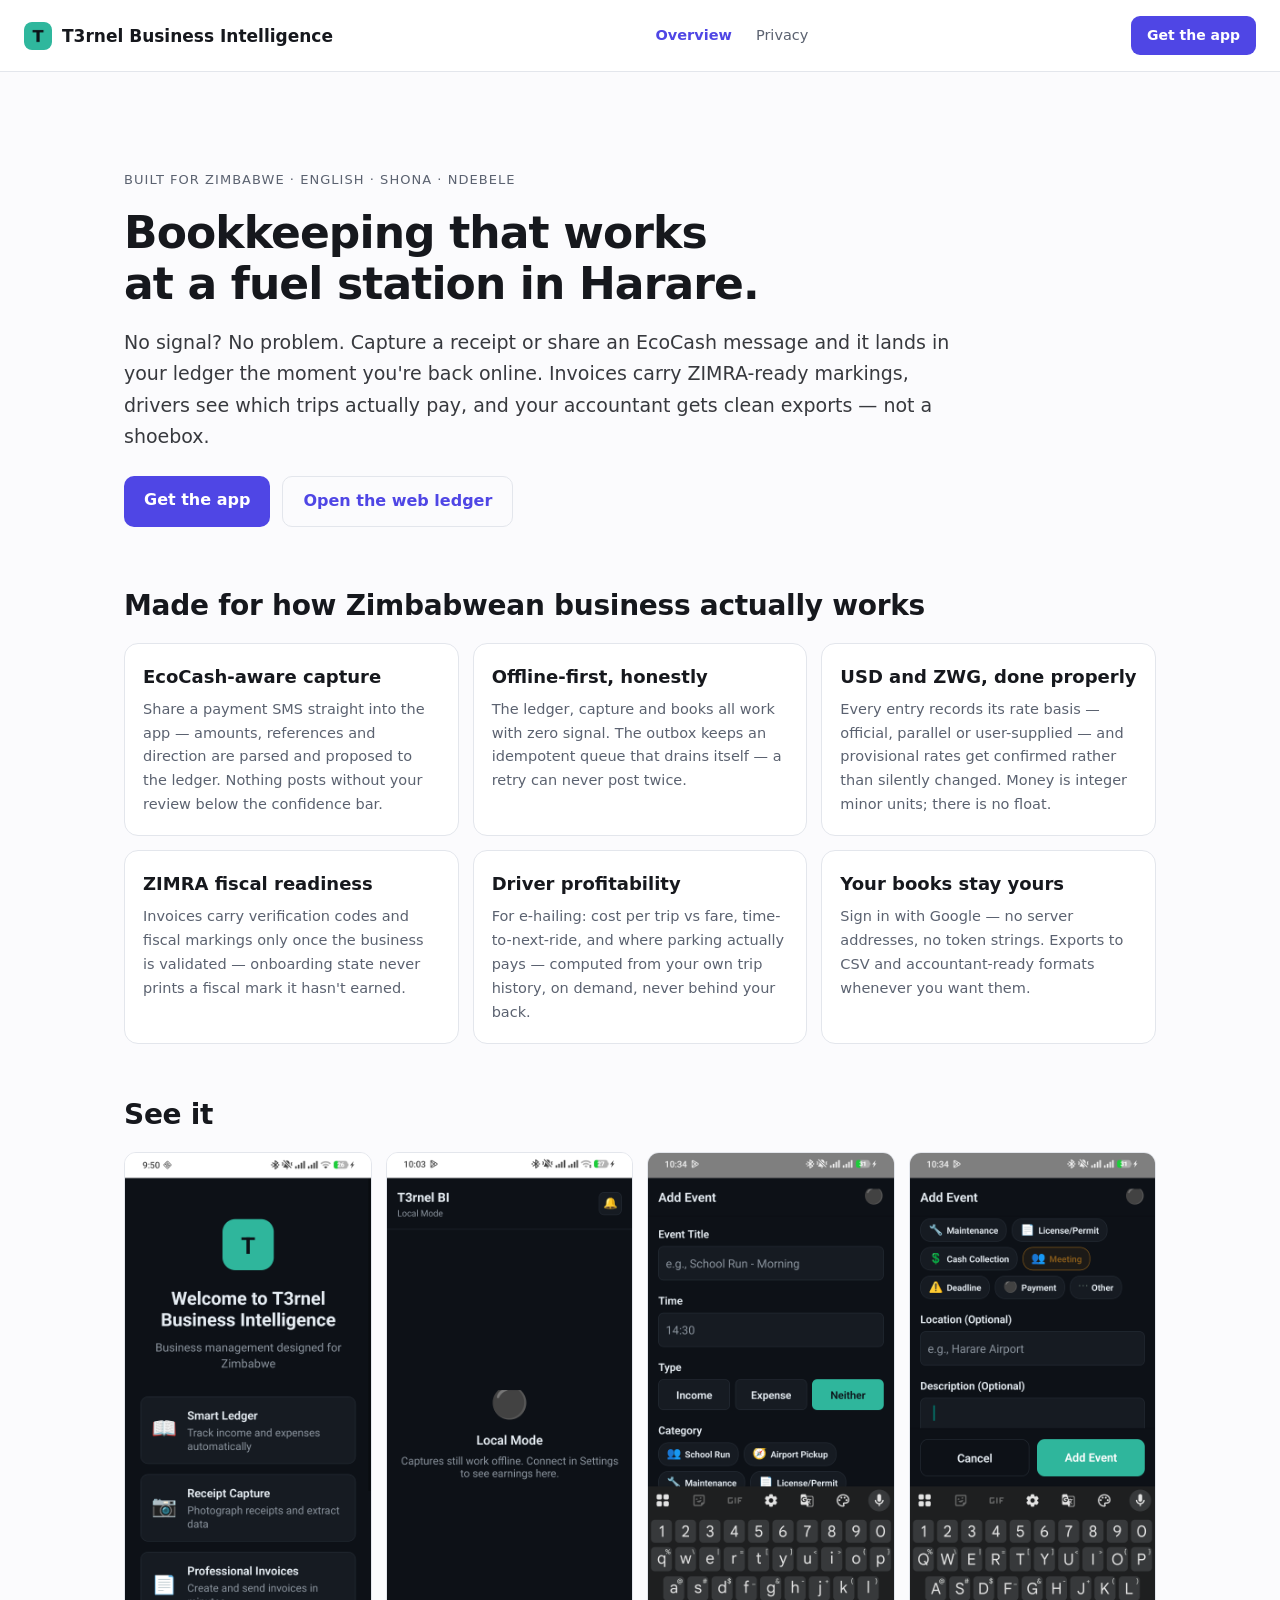
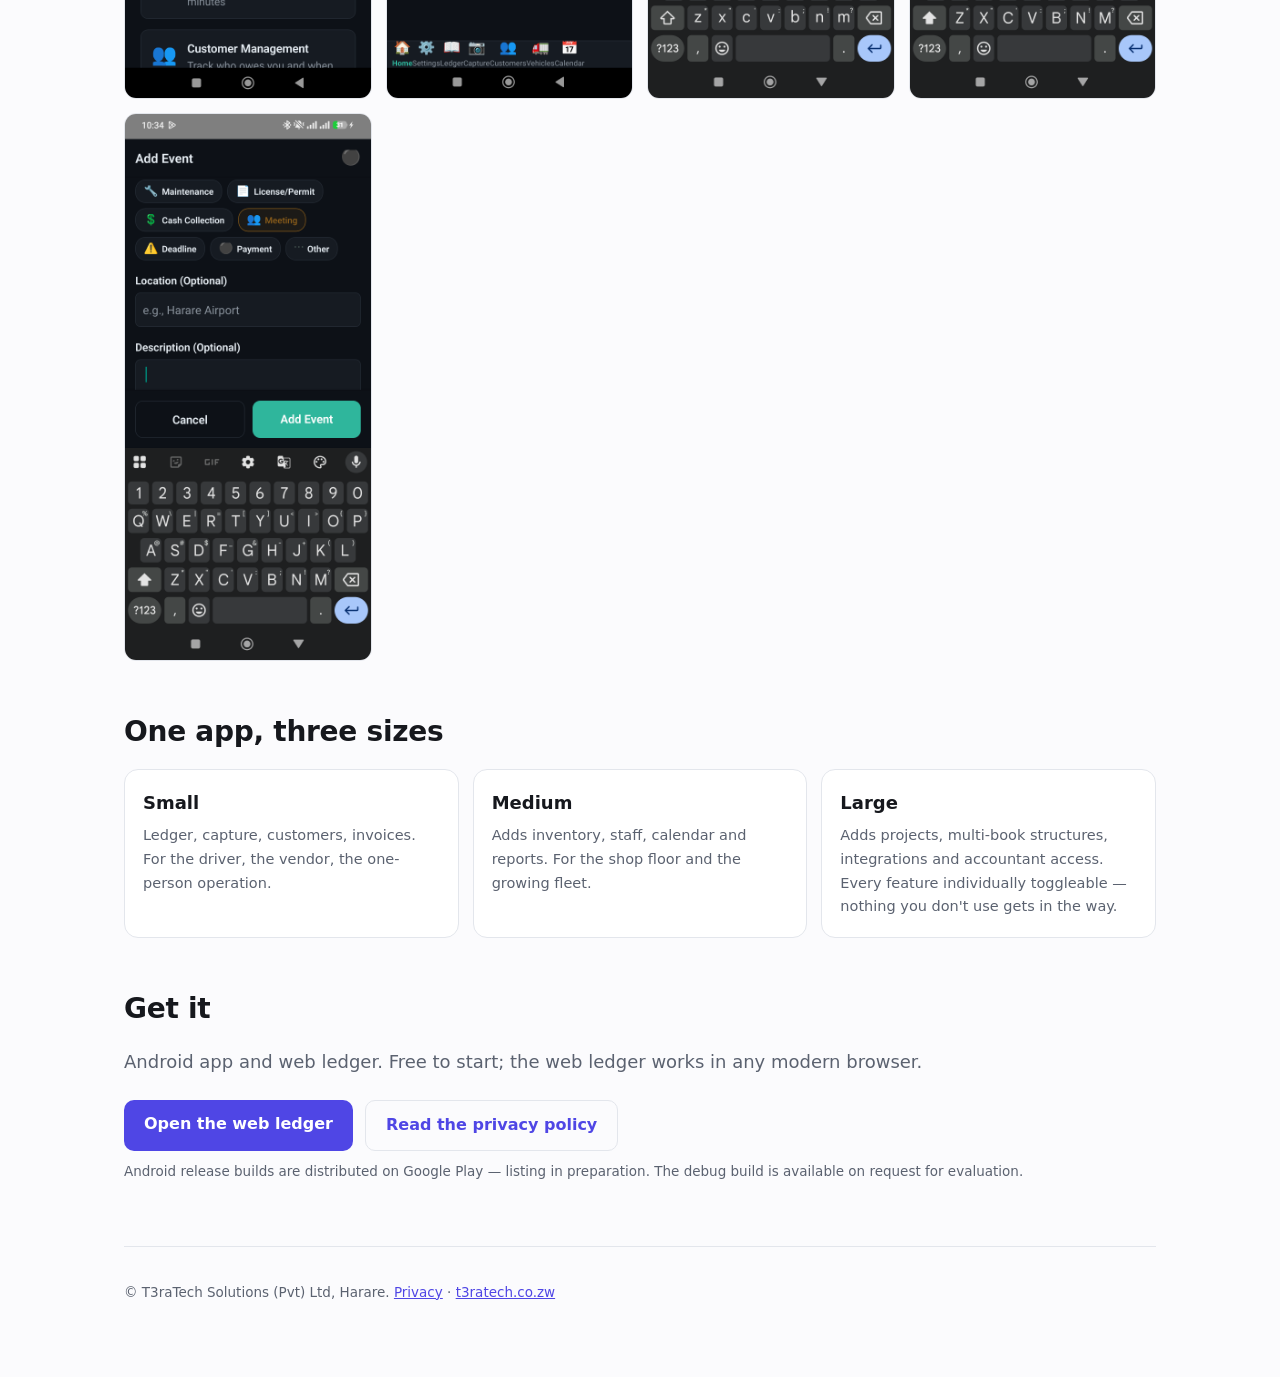
==== index.html @ 48e3566a "seo: sitemap, robots.txt, GA4 tag on both pages" ====
<!doctype html>
<html lang="en">
<head>
<meta charset="utf-8">
<meta name="viewport" content="width=device-width, initial-scale=1">
<title>T3rnel Business Intelligence — bookkeeping that works at a fuel station in Harare</title>
<meta name="description" content="Offline-first ledger, EcoCash-aware capture, ZIMRA fiscal-ready invoices and driver profitability analytics for Zimbabwean SMEs. English, Shona and Ndebele. Works with no signal.">
<meta name="keywords" content="Zimbabwe accounting, EcoCash bookkeeping, ZIMRA fiscal, SME ledger, driver profit tracker, offline accounting app, Shona accounting">
<link rel="canonical" href="https://bi.t3ratech.co.zw/">
<link rel="alternate" hreflang="en" href="https://bi.t3ratech.co.zw/">
<link rel="alternate" hreflang="x-default" href="https://bi.t3ratech.co.zw/">
<meta property="og:type" content="website">
<meta property="og:site_name" content="T3rnel Business Intelligence">
<meta property="og:title" content="T3rnel Business Intelligence — bookkeeping that works at a fuel station in Harare">
<meta property="og:description" content="Offline-first ledger, EcoCash-aware capture, ZIMRA fiscal-ready invoices and driver analytics. English, Shona and Ndebele. Works with no signal.">
<meta property="og:url" content="https://bi.t3ratech.co.zw/">
<meta property="og:image" content="https://bi.t3ratech.co.zw/assets/screens/feature-graphic-1024x500.png">
<meta name="twitter:card" content="summary_large_image">
<link rel="stylesheet" href="assets/style.css">
<link rel="icon" href="assets/screens/icon-512.png">
<script type="application/ld+json">{"@context":"https://schema.org","@type":"SoftwareApplication","name":"T3rnel Business Intelligence","applicationCategory":"BusinessApplication","operatingSystem":"Android, Web","description":"Offline-first business ledger for Zimbabwean SMEs with EcoCash SMS capture, ZIMRA fiscal-ready invoicing and driver profitability analytics.","url":"https://bi.t3ratech.co.zw","offers":{"@type":"Offer","name":"Free tier","price":"0","priceCurrency":"USD"},"publisher":{"@type":"Organization","name":"T3raTech Solutions (Pvt) Ltd","url":"https://t3ratech.co.zw"}}</script>
<script async src="https://www.googletagmanager.com/gtag/js?id=G-NBFP6LVCZTE"></script>
<script>window.dataLayer=window.dataLayer||[];function gtag(){dataLayer.push(arguments);}gtag("js",new Date());gtag("config","G-NBFP6LVCZTE",{anonymize_ip:true});</script>
</head>
<body>
<a class="skip" href="#main">Skip to content</a>
<header class="site">
  <a class="brand" href="index.html"><img src="assets/screens/icon-512.png" alt="" width="28" height="28" style="border-radius:8px"> T3rnel Business Intelligence</a>
  <nav aria-label="Primary">
    <a href="index.html" aria-current="page">Overview</a>
    <a href="privacy.html">Privacy</a>
  </nav>
  <a class="store-cta" href="#get">Get the app</a>
</header>
<main id="main">

<section class="hero">
  <p class="eyebrow">Built for Zimbabwe · English · Shona · Ndebele</p>
  <h1>Bookkeeping that works<br>at a fuel station in Harare.</h1>
  <p class="lead">No signal? No problem. Capture a receipt or share an EcoCash message and it lands in your ledger the moment you're back online. Invoices carry ZIMRA-ready markings, drivers see which trips actually pay, and your accountant gets clean exports — not a shoebox.</p>
  <div class="cta">
    <a class="button" href="#get">Get the app</a>
    <a class="button ghost" href="https://t3rnel-business-intelligence-production.t3ratech.workers.dev/">Open the web ledger</a>
  </div>
</section>

<section>
  <h2>Made for how Zimbabwean business actually works</h2>
  <div class="grid">
    <div class="tile"><h3>EcoCash-aware capture</h3><p>Share a payment SMS straight into the app — amounts, references and direction are parsed and proposed to the ledger. Nothing posts without your review below the confidence bar.</p></div>
    <div class="tile"><h3>Offline-first, honestly</h3><p>The ledger, capture and books all work with zero signal. The outbox keeps an idempotent queue that drains itself — a retry can never post twice.</p></div>
    <div class="tile"><h3>USD and ZWG, done properly</h3><p>Every entry records its rate basis — official, parallel or user-supplied — and provisional rates get confirmed rather than silently changed. Money is integer minor units; there is no float.</p></div>
    <div class="tile"><h3>ZIMRA fiscal readiness</h3><p>Invoices carry verification codes and fiscal markings only once the business is validated — onboarding state never prints a fiscal mark it hasn't earned.</p></div>
    <div class="tile"><h3>Driver profitability</h3><p>For e-hailing: cost per trip vs fare, time-to-next-ride, and where parking actually pays — computed from your own trip history, on demand, never behind your back.</p></div>
    <div class="tile"><h3>Your books stay yours</h3><p>Sign in with Google — no server addresses, no token strings. Exports to CSV and accountant-ready formats whenever you want them.</p></div>
  </div>
</section>

<section>
  <h2>See it</h2>
  <div class="grid" style="grid-template-columns:repeat(auto-fit,minmax(200px,1fr))">
    <img class="shot" src="assets/screens/ss-onboarding.png" alt="Onboarding — pick your business type" loading="lazy">
    <img class="shot" src="assets/screens/ss-home.png" alt="Home dashboard" loading="lazy">
    <img class="shot" src="assets/screens/ss-ledger.png" alt="Ledger with pending and synced entries" loading="lazy">
    <img class="shot" src="assets/screens/ss-capture.png" alt="Capture a receipt or SMS" loading="lazy">
    <img class="shot" src="assets/screens/ss-customers.png" alt="Customers" loading="lazy">
  </div>
</section>

<section>
  <h2>One app, three sizes</h2>
  <div class="grid">
    <div class="tile"><h3>Small</h3><p>Ledger, capture, customers, invoices. For the driver, the vendor, the one-person operation.</p></div>
    <div class="tile"><h3>Medium</h3><p>Adds inventory, staff, calendar and reports. For the shop floor and the growing fleet.</p></div>
    <div class="tile"><h3>Large</h3><p>Adds projects, multi-book structures, integrations and accountant access. Every feature individually toggleable — nothing you don't use gets in the way.</p></div>
  </div>
</section>

<section id="get">
  <h2>Get it</h2>
  <p class="lead">Android app and web ledger. Free to start; the web ledger works in any modern browser.</p>
  <div class="cta">
    <a class="button" href="https://t3rnel-business-intelligence-production.t3ratech.workers.dev/">Open the web ledger</a>
    <a class="button ghost" href="privacy.html">Read the privacy policy</a>
  </div>
  <p class="fine">Android release builds are distributed on Google Play — listing in preparation. The debug build is available on request for evaluation.</p>
</section>

<footer class="site-footer">
  <p class="fine">© T3raTech Solutions (Pvt) Ltd, Harare. <a href="privacy.html">Privacy</a> · <a href="https://t3ratech.co.zw">t3ratech.co.zw</a></p>
</footer>
</main>
</body>
</html>
---- assets/style.css ----
:root{
  --bg:#fbfbfd; --panel:#fff; --ink:#16181d; --muted:#5b6270; --line:#e3e6ec;
  --accent:#4f46e5; --accent-ink:#fff; --good:#0f7b4f; --code:#f4f5f8;
}
@media (prefers-color-scheme:dark){
  :root{ --bg:#0d0f14; --panel:#14171e; --ink:#eceef3; --muted:#9aa3b2; --line:#242833;
         --accent:#8b85ff; --accent-ink:#0d0f14; --good:#4ade80; --code:#1a1e27; }
}
*{box-sizing:border-box}
body{margin:0;background:var(--bg);color:var(--ink);
  font:16px/1.65 ui-sans-serif,system-ui,-apple-system,"Segoe UI",Roboto,Helvetica,Arial,sans-serif;
  -webkit-font-smoothing:antialiased}
.skip{position:absolute;left:-9999px}
.skip:focus{left:8px;top:8px;background:var(--accent);color:var(--accent-ink);padding:8px 12px;border-radius:8px;z-index:10}
header.site{display:flex;flex-wrap:wrap;gap:12px 18px;align-items:center;justify-content:space-between;
  padding:16px 24px;border-bottom:1px solid var(--line);background:var(--panel);position:sticky;top:0;z-index:5}
.brand{display:flex;align-items:center;gap:10px;font-weight:650;color:var(--ink);text-decoration:none;font-size:17px}
.store-cta{display:inline-block;background:var(--accent);color:var(--accent-ink);text-decoration:none;
  padding:8px 16px;border-radius:9px;font-weight:600;font-size:14px;white-space:nowrap}
.store-cta:hover{filter:brightness(1.08)}
select.store-cta{cursor:pointer;appearance:none;-webkit-appearance:none;background-image:url("data:image/svg+xml,%3Csvg xmlns='http://www.w3.org/2000/svg' width='12' height='12' viewBox='0 0 12 12'%3E%3Cpath fill='%23fff' d='M1 4h10L6 9 1 4z'/%3E%3C/svg%3E");background-repeat:no-repeat;background-position:right 12px center;padding-right:34px;border:none}
select.store-cta option{background:var(--panel);color:var(--ink)}
.mark{display:grid;place-items:center;width:28px;height:28px;border-radius:8px;background:var(--accent);color:var(--accent-ink);font-size:13px;font-weight:700}
header nav{display:flex;flex-wrap:wrap;gap:4px}
header nav a{color:var(--muted);text-decoration:none;padding:6px 10px;border-radius:8px;font-size:14.5px}
header nav a:hover{background:var(--code);color:var(--ink)}
header nav a[aria-current=page]{color:var(--accent);font-weight:600}
main{max-width:1080px;margin:0 auto;padding:8px 24px 64px}
section{margin:48px 0}
h1{font-size:clamp(28px,4.5vw,44px);line-height:1.15;letter-spacing:-.02em;margin:.4em 0}
h2{font-size:clamp(21px,2.6vw,28px);letter-spacing:-.01em;margin:1.6em 0 .5em}
h3{font-size:18px;margin:1.4em 0 .4em}
p{margin:.7em 0}
a{color:var(--accent)}
.lead{font-size:18px;color:var(--muted);max-width:70ch}
.fine{font-size:13.5px;color:var(--muted)}
.muted{color:var(--muted);font-size:13px;white-space:nowrap}
.eyebrow{font-size:13px;letter-spacing:.08em;text-transform:uppercase;color:var(--muted);margin-bottom:0}
.hero{padding:32px 0 8px}
.hero .lead{font-size:19px;color:var(--ink);opacity:.85}
.cta{display:flex;gap:12px;flex-wrap:wrap;margin-top:24px}
.button{display:inline-block;background:var(--accent);color:var(--accent-ink);text-decoration:none;
  padding:11px 20px;border-radius:10px;font-weight:600}
.button.ghost{background:transparent;color:var(--accent);border:1px solid var(--line)}
.cols{display:grid;gap:24px;grid-template-columns:repeat(auto-fit,minmax(260px,1fr))}
.grid{display:grid;gap:14px;grid-template-columns:repeat(auto-fit,minmax(260px,1fr))}
.tile{display:block;background:var(--panel);border:1px solid var(--line);border-radius:14px;padding:18px;text-decoration:none;color:var(--ink)}
.tile:hover{border-color:var(--accent)}
.tile h3{margin:0 0 6px}
.tile p{margin:0;color:var(--muted);font-size:14.5px}
.feature{background:var(--panel);border:1px solid var(--line);border-radius:14px;padding:22px 24px;margin:20px 0}
.feature ul{padding-left:20px}
.feature li{margin:.45em 0}
.tools{margin-top:14px;padding-top:12px;border-top:1px solid var(--line);font-size:13px;color:var(--muted)}
.tools span{text-transform:uppercase;letter-spacing:.07em;margin-right:8px}
code{background:var(--code);padding:1px 6px;border-radius:6px;font-size:.88em;
  font-family:ui-monospace,SFMono-Regular,Menlo,Consolas,monospace}
pre{background:var(--code);border:1px solid var(--line);border-radius:12px;padding:16px;overflow-x:auto}
pre code{background:none;padding:0}
table{width:100%;border-collapse:collapse;margin:14px 0;font-size:14.5px}
th,td{text-align:left;padding:9px 12px;border-bottom:1px solid var(--line);vertical-align:top}
thead th{font-size:13px;text-transform:uppercase;letter-spacing:.05em;color:var(--muted)}
tbody th{font-weight:550}
.scroll{overflow-x:auto;-webkit-overflow-scrolling:touch}
.compare{min-width:760px}
.compare .us{background:color-mix(in srgb,var(--accent) 9%,transparent);font-weight:600}
.keys kbd{background:var(--code);border:1px solid var(--line);border-bottom-width:2px;border-radius:6px;
  padding:2px 8px;font-family:ui-monospace,monospace;font-size:13px;white-space:nowrap}
.callout{background:var(--panel);border:1px solid var(--line);border-left:3px solid var(--accent);
  border-radius:12px;padding:20px 24px}
.callout h2,.callout h3{margin-top:0}
.toolgrid{display:flex;flex-wrap:wrap;gap:7px;margin:16px 0}
.toolgrid code{font-size:12.5px;padding:4px 9px}
.tiers{display:grid;gap:18px;grid-template-columns:repeat(auto-fit,minmax(280px,1fr));margin-top:24px}
.tier{background:var(--panel);border:1px solid var(--line);border-radius:16px;padding:24px}
.tier.featured{border-color:var(--accent);box-shadow:0 0 0 1px var(--accent)}
.tier h2{margin-top:0}
.price{font-size:32px;font-weight:700;margin:.2em 0}
.price span{font-size:15px;font-weight:400;color:var(--muted)}
.tier ul{padding-left:20px}
.tier li{margin:.35em 0}
.release{background:var(--panel);border:1px solid var(--line);border-radius:14px;padding:22px 24px}
.release h2{margin-top:0}
/* The newest release carries a small "current" tag, so a reader can tell at a glance
   which version they are running rather than inferring it from the dates. */
.release h2 .tag{display:inline-block;margin-left:8px;padding:2px 9px;border-radius:999px;
  background:var(--accent);color:var(--accent-ink);font-size:11px;font-weight:600;
  letter-spacing:.04em;text-transform:uppercase;vertical-align:middle}
.date{font-size:14px;font-weight:400;color:var(--muted);margin-left:10px}
footer.site{border-top:1px solid var(--line);padding:28px 24px 48px;color:var(--muted);
  max-width:1080px;margin:0 auto;font-size:14px}
footer.site a{color:var(--muted)}
@media (max-width:620px){ header.site{position:static} .compare{min-width:640px} }
/* BI additions */
img.shot{width:100%;border:1px solid var(--line);border-radius:12px;display:block}
.site-footer{margin-top:64px;padding-top:24px;border-top:1px solid var(--line)}
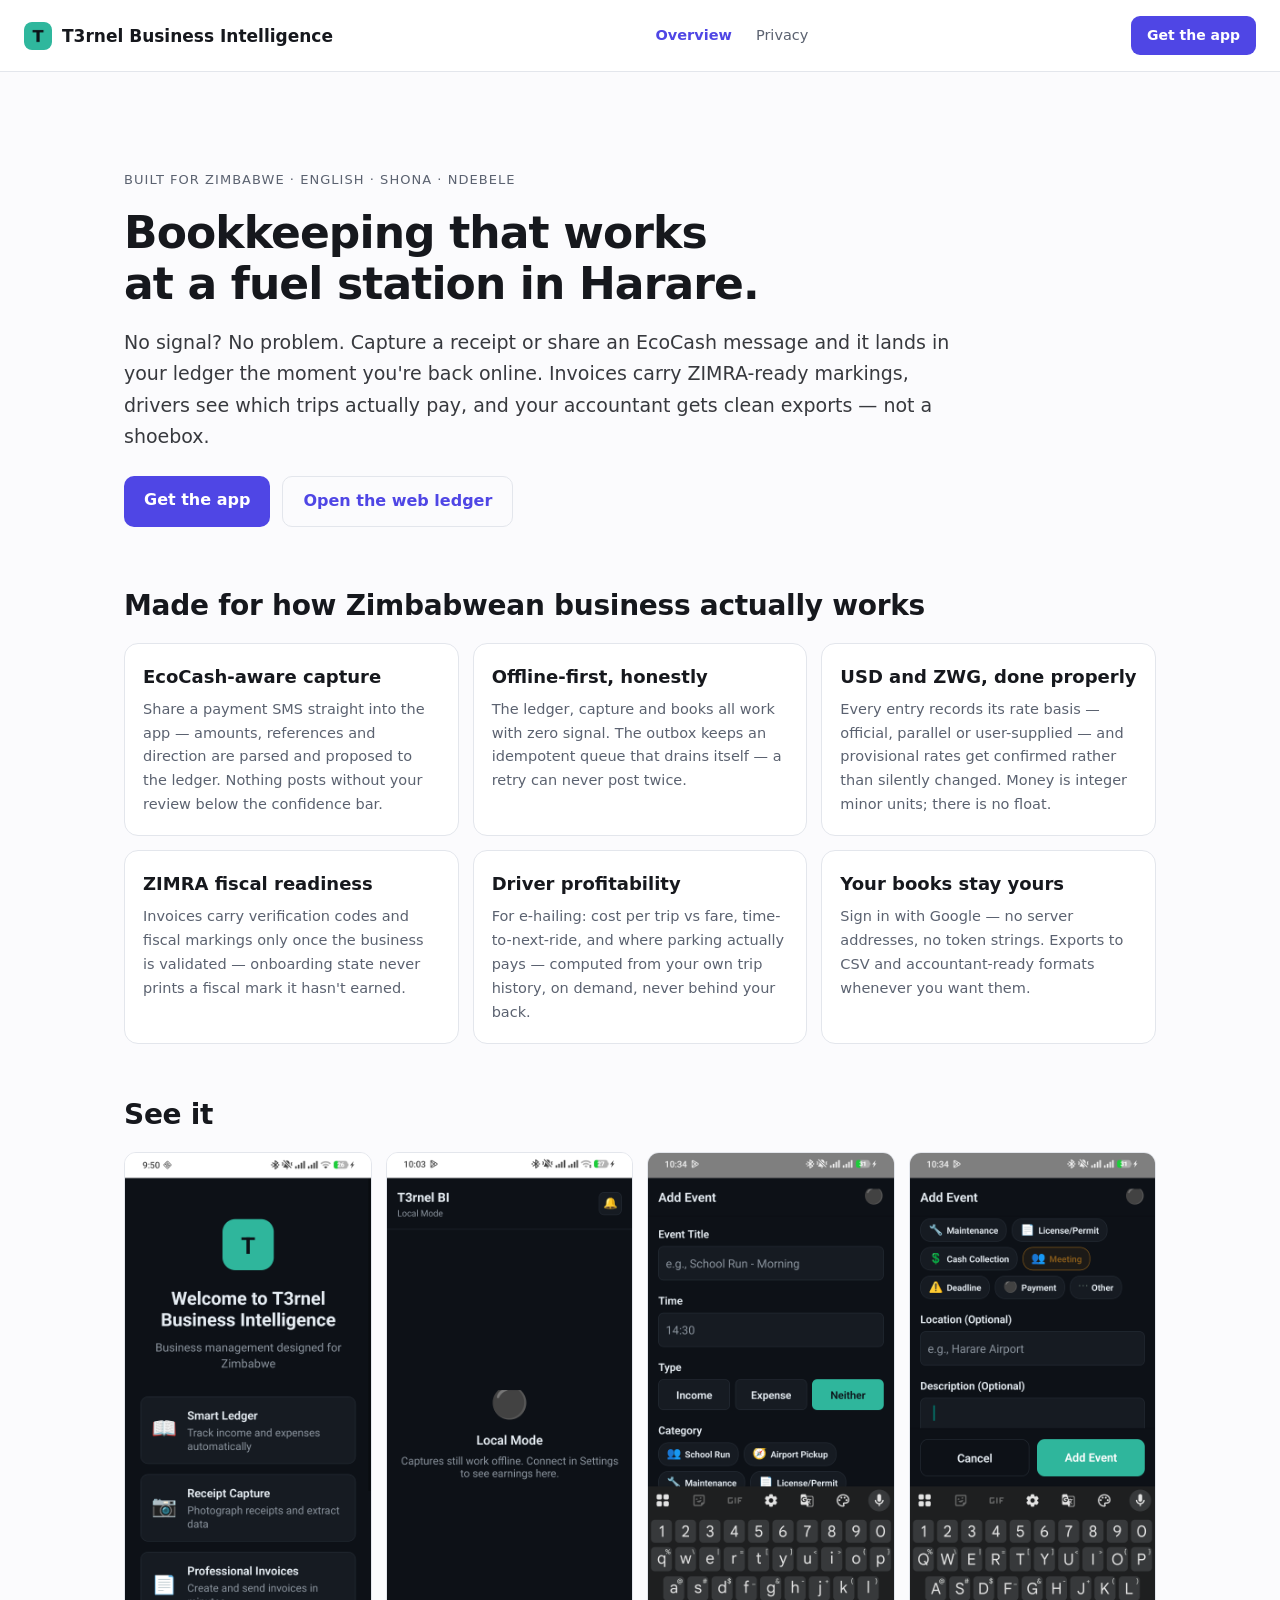
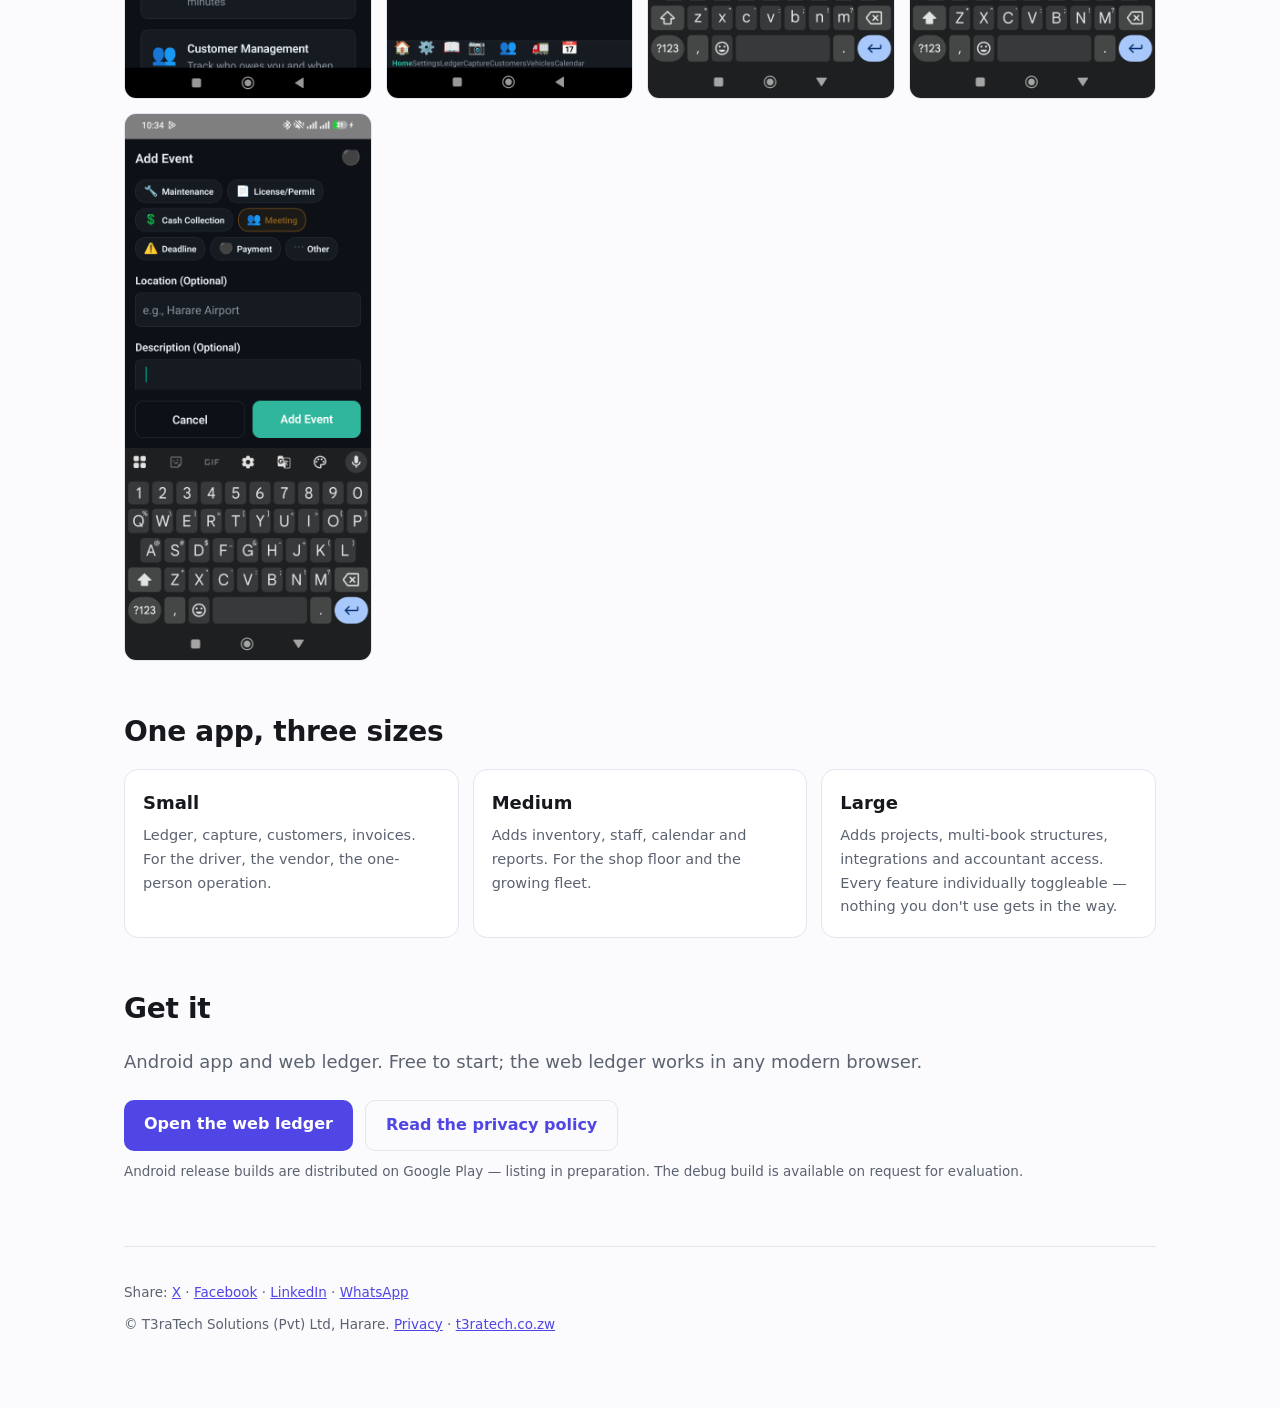
==== commit fc3f5e2d: "SEO: og/twitter tags on privacy page, share links on both pages" ====
--- a/index.html
+++ b/index.html
@@ -87,6 +87,7 @@
 </section>
 
 <footer class="site-footer">
+  <p class="fine share">Share: <a href="https://x.com/intent/post?url=https%3A%2F%2Fbi.t3ratech.co.zw%2F&text=T3rnel%20Business%20Intelligence%20%E2%80%94%20bookkeeping%20that%20works%20at%20a%20fuel%20station%20in%20Harare" rel="noopener">X</a> · <a href="https://www.facebook.com/sharer/sharer.php?u=https%3A%2F%2Fbi.t3ratech.co.zw%2F" rel="noopener">Facebook</a> · <a href="https://www.linkedin.com/sharing/share-offsite/?url=https%3A%2F%2Fbi.t3ratech.co.zw%2F" rel="noopener">LinkedIn</a> · <a href="https://wa.me/?text=T3rnel%20Business%20Intelligence%20%E2%80%94%20bookkeeping%20that%20works%20at%20a%20fuel%20station%20in%20Harare%20https%3A%2F%2Fbi.t3ratech.co.zw%2F" rel="noopener">WhatsApp</a></p>
   <p class="fine">© T3raTech Solutions (Pvt) Ltd, Harare. <a href="privacy.html">Privacy</a> · <a href="https://t3ratech.co.zw">t3ratech.co.zw</a></p>
 </footer>
 </main>
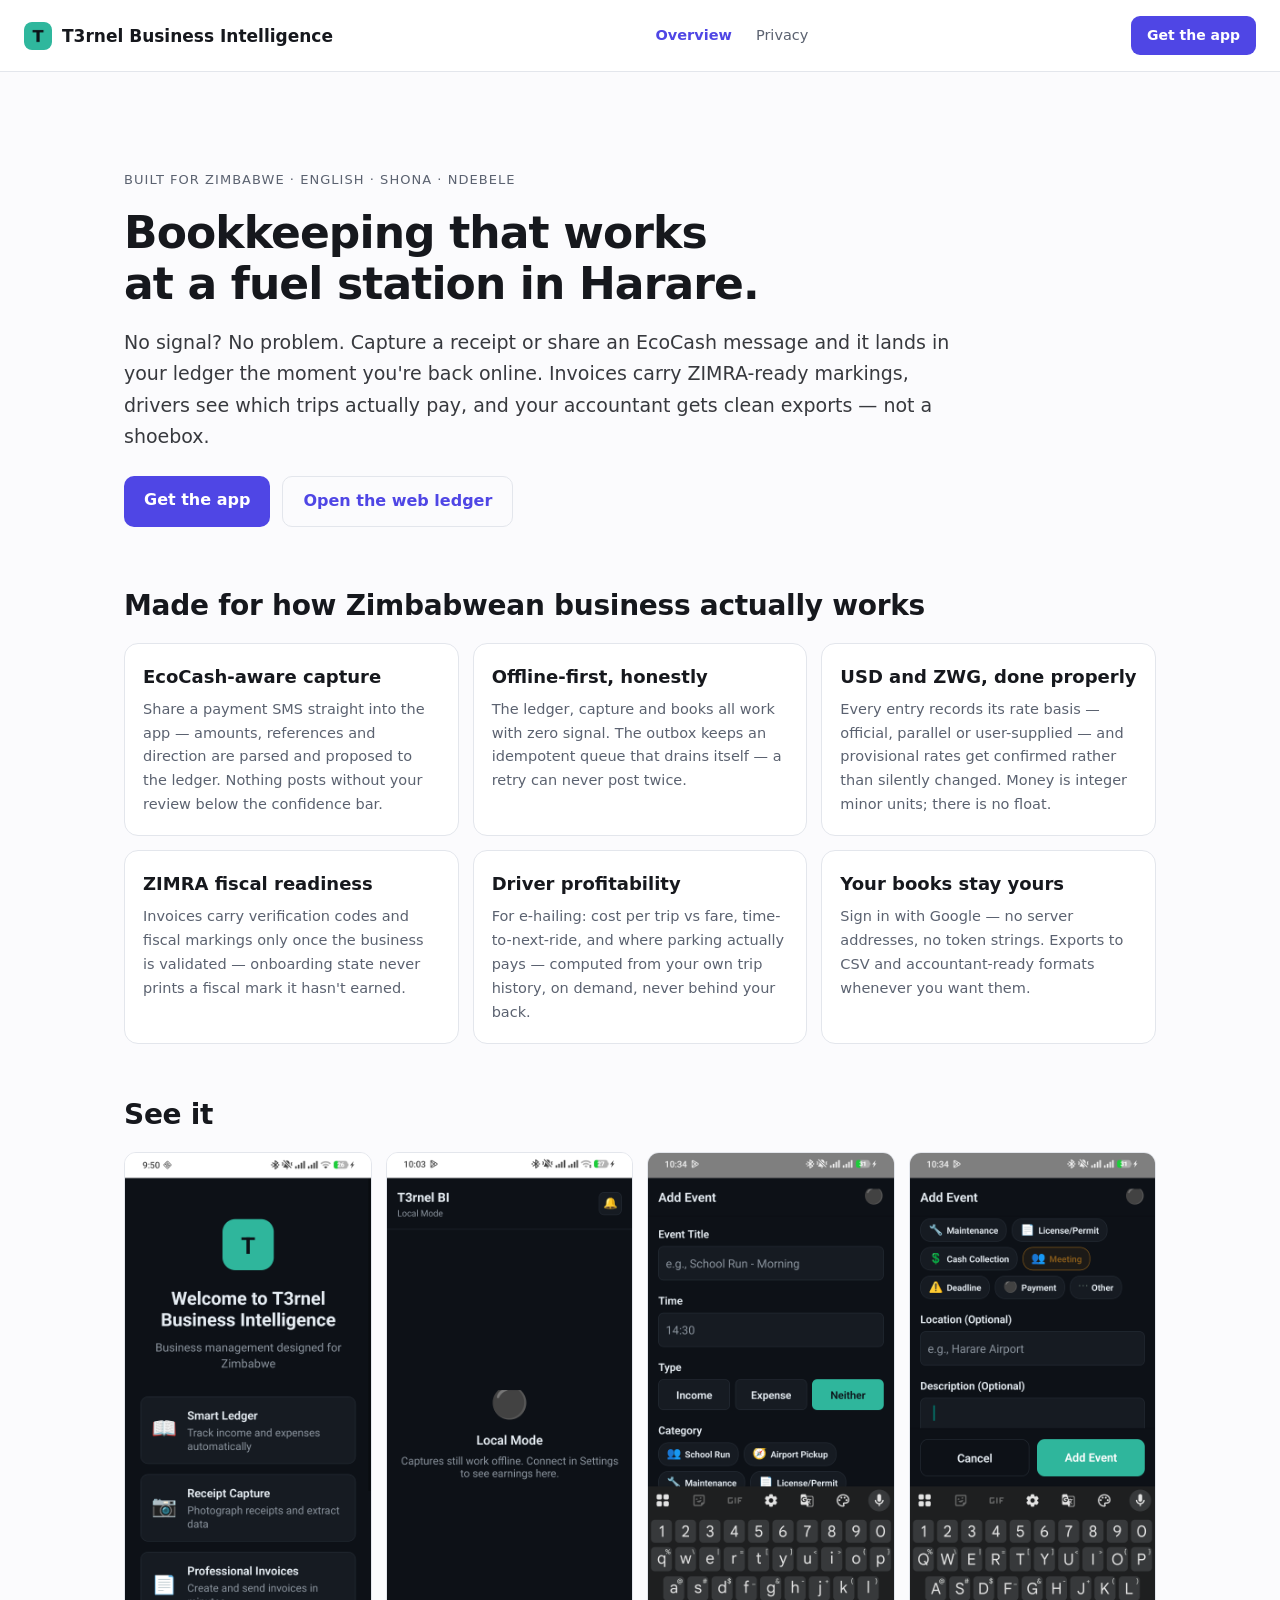
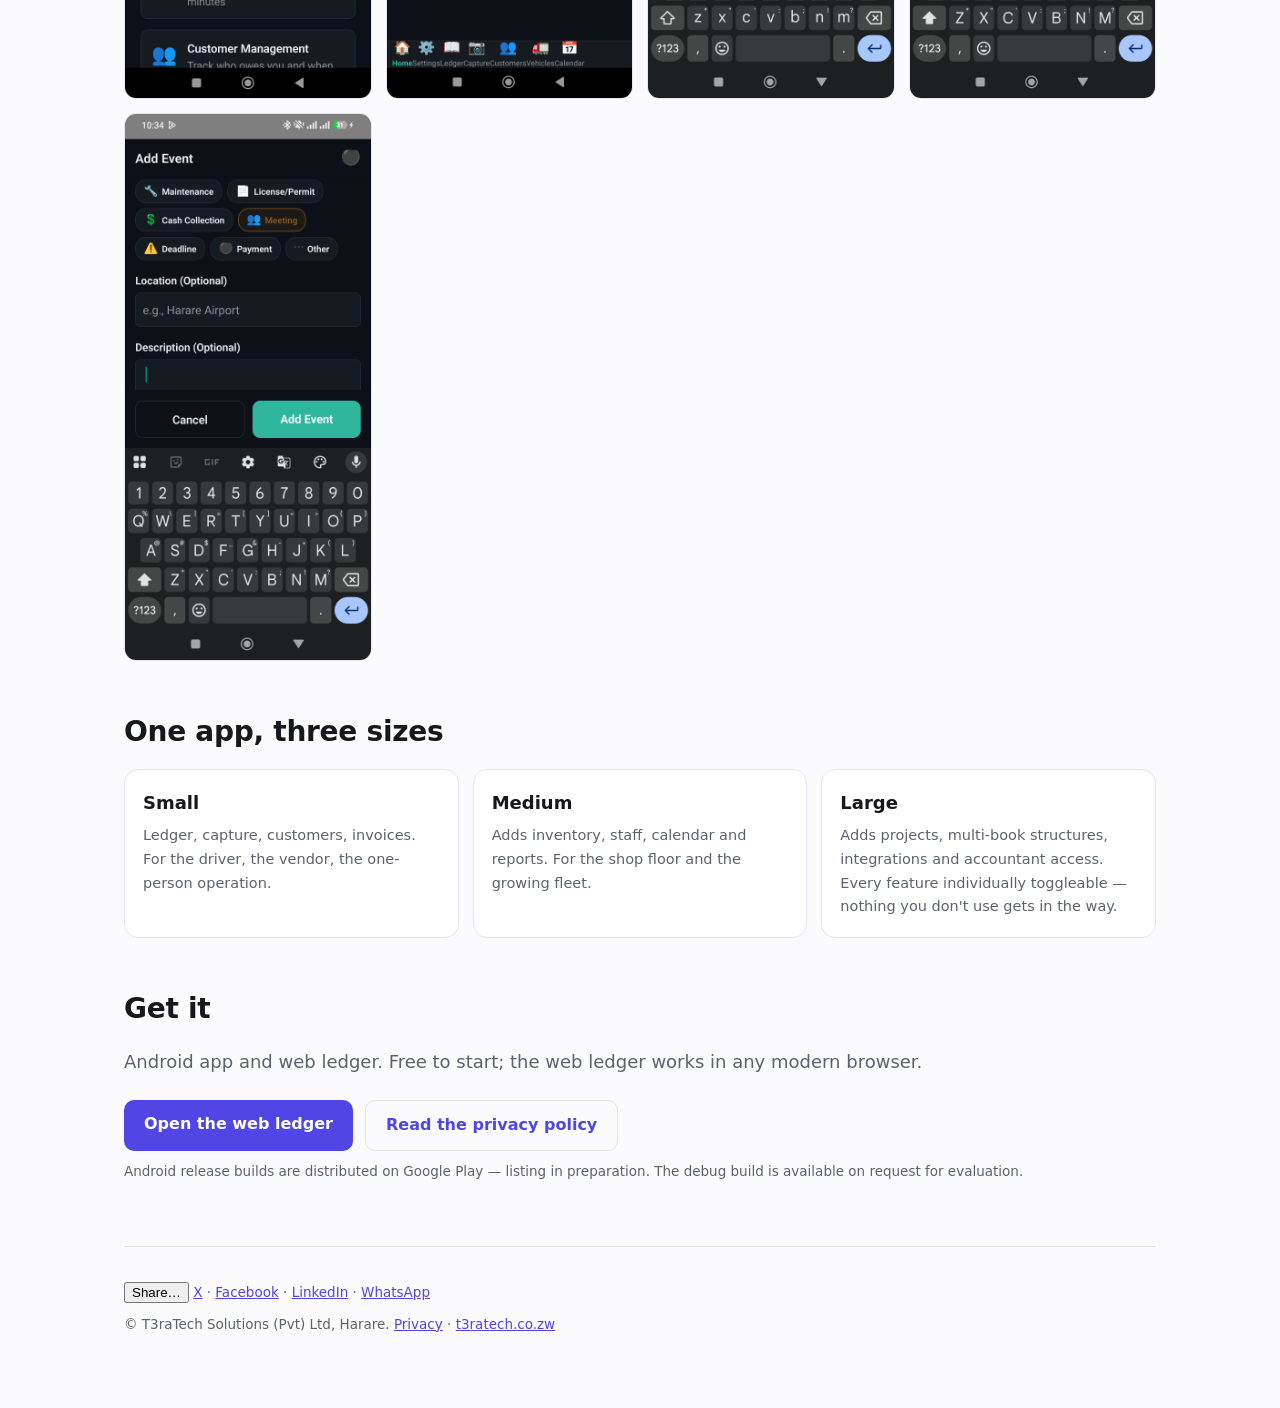
==== commit f5051a12: "Native share button (Web Share API) on both pages" ====
--- a/index.html
+++ b/index.html
@@ -19,8 +19,8 @@
 <link rel="stylesheet" href="assets/style.css">
 <link rel="icon" href="assets/screens/icon-512.png">
 <script type="application/ld+json">{"@context":"https://schema.org","@type":"SoftwareApplication","name":"T3rnel Business Intelligence","applicationCategory":"BusinessApplication","operatingSystem":"Android, Web","description":"Offline-first business ledger for Zimbabwean SMEs with EcoCash SMS capture, ZIMRA fiscal-ready invoicing and driver profitability analytics.","url":"https://bi.t3ratech.co.zw","offers":{"@type":"Offer","name":"Free tier","price":"0","priceCurrency":"USD"},"publisher":{"@type":"Organization","name":"T3raTech Solutions (Pvt) Ltd","url":"https://t3ratech.co.zw"}}</script>
-<script async src="https://www.googletagmanager.com/gtag/js?id=G-NBFP6LVCZTE"></script>
-<script>window.dataLayer=window.dataLayer||[];function gtag(){dataLayer.push(arguments);}gtag("js",new Date());gtag("config","G-NBFP6LVCZTE",{anonymize_ip:true});</script>
+<script async src="https://www.googletagmanager.com/gtag/js?id=G-NBFP6LVCZT"></script>
+<script>window.dataLayer=window.dataLayer||[];function gtag(){dataLayer.push(arguments);}gtag("js",new Date());gtag("config","G-NBFP6LVCZT",{anonymize_ip:true});</script>
 </head>
 <body>
 <a class="skip" href="#main">Skip to content</a>
@@ -87,9 +87,10 @@
 </section>
 
 <footer class="site-footer">
-  <p class="fine share">Share: <a href="https://x.com/intent/post?url=https%3A%2F%2Fbi.t3ratech.co.zw%2F&text=T3rnel%20Business%20Intelligence%20%E2%80%94%20bookkeeping%20that%20works%20at%20a%20fuel%20station%20in%20Harare" rel="noopener">X</a> · <a href="https://www.facebook.com/sharer/sharer.php?u=https%3A%2F%2Fbi.t3ratech.co.zw%2F" rel="noopener">Facebook</a> · <a href="https://www.linkedin.com/sharing/share-offsite/?url=https%3A%2F%2Fbi.t3ratech.co.zw%2F" rel="noopener">LinkedIn</a> · <a href="https://wa.me/?text=T3rnel%20Business%20Intelligence%20%E2%80%94%20bookkeeping%20that%20works%20at%20a%20fuel%20station%20in%20Harare%20https%3A%2F%2Fbi.t3ratech.co.zw%2F" rel="noopener">WhatsApp</a></p>
+  <p class="fine share"><button data-share type="button">Share…</button> <a href="https://x.com/intent/post?url=https%3A%2F%2Fbi.t3ratech.co.zw%2F&text=T3rnel%20Business%20Intelligence%20%E2%80%94%20bookkeeping%20that%20works%20at%20a%20fuel%20station%20in%20Harare" rel="noopener">X</a> · <a href="https://www.facebook.com/sharer/sharer.php?u=https%3A%2F%2Fbi.t3ratech.co.zw%2F" rel="noopener">Facebook</a> · <a href="https://www.linkedin.com/sharing/share-offsite/?url=https%3A%2F%2Fbi.t3ratech.co.zw%2F" rel="noopener">LinkedIn</a> · <a href="https://wa.me/?text=T3rnel%20Business%20Intelligence%20%E2%80%94%20bookkeeping%20that%20works%20at%20a%20fuel%20station%20in%20Harare%20https%3A%2F%2Fbi.t3ratech.co.zw%2F" rel="noopener">WhatsApp</a></p>
   <p class="fine">© T3raTech Solutions (Pvt) Ltd, Harare. <a href="privacy.html">Privacy</a> · <a href="https://t3ratech.co.zw">t3ratech.co.zw</a></p>
 </footer>
 </main>
+<script src="share.js" defer></script>
 </body>
 </html>
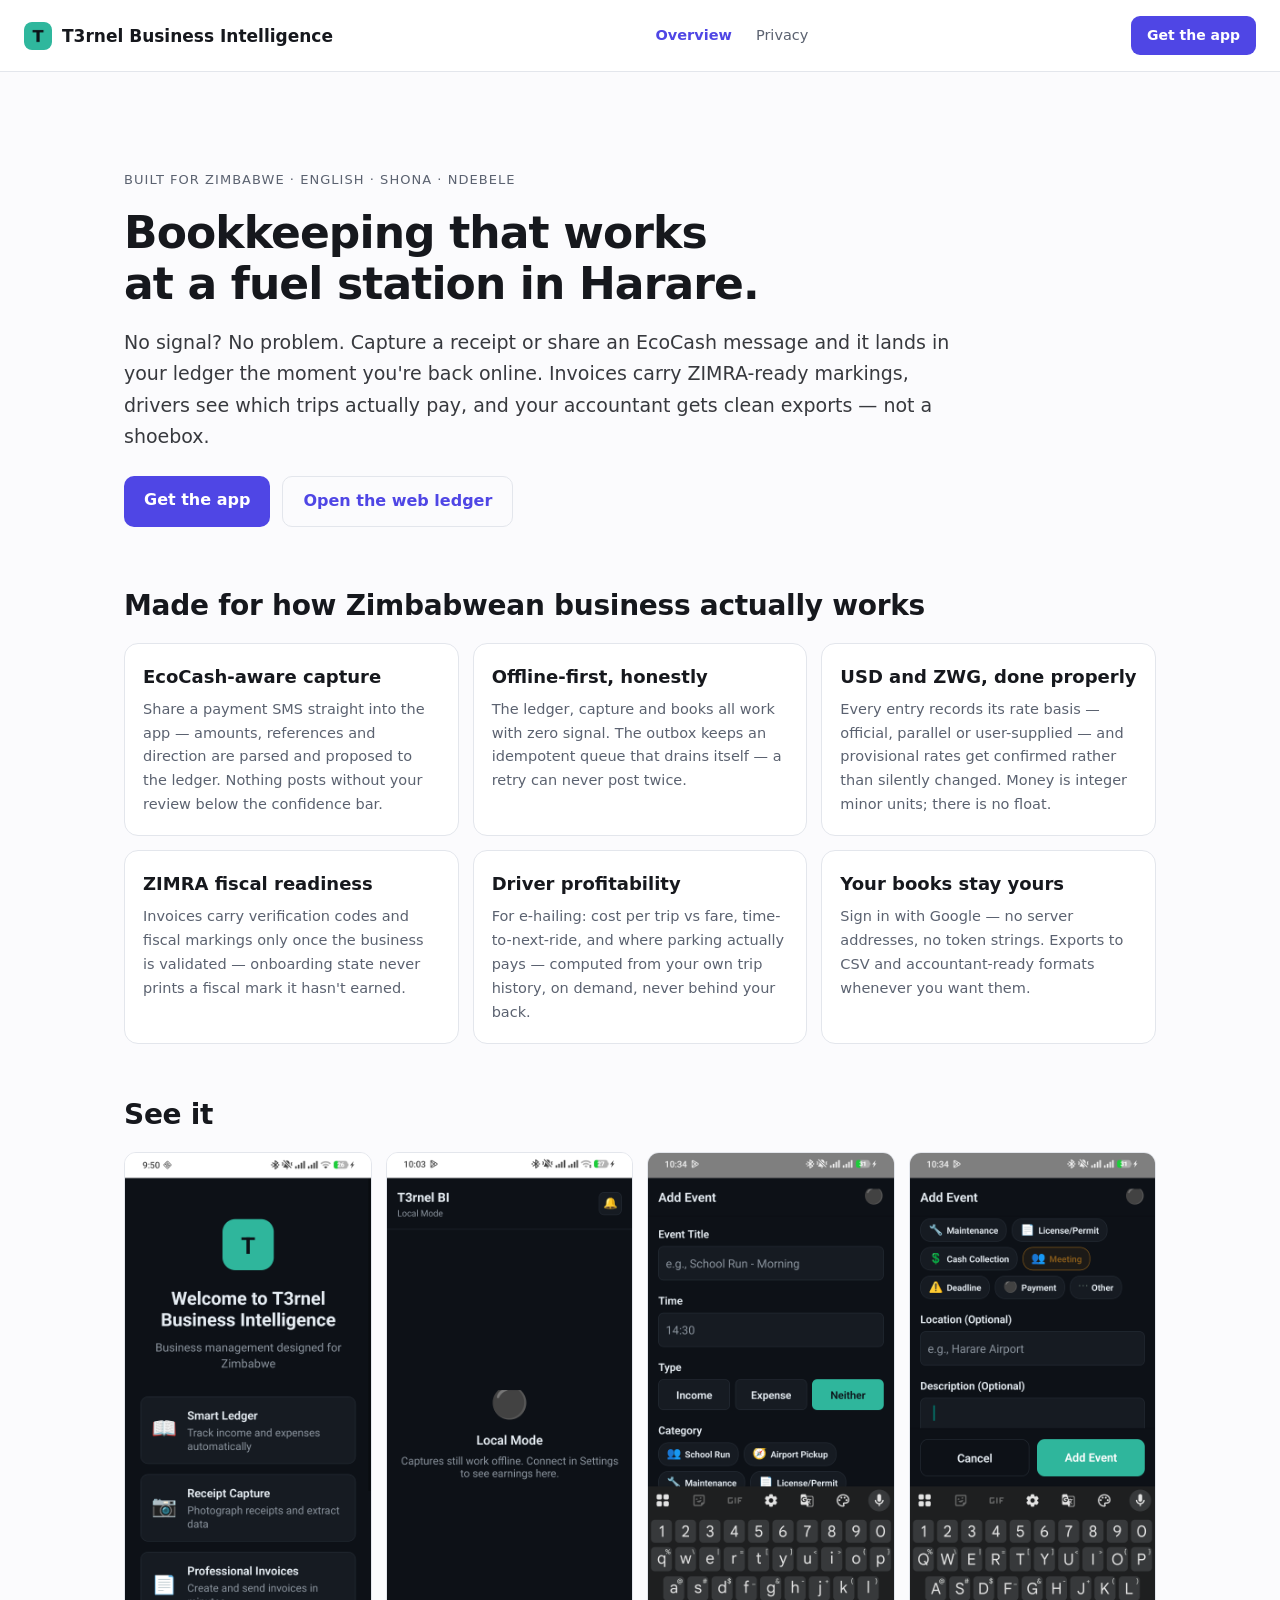
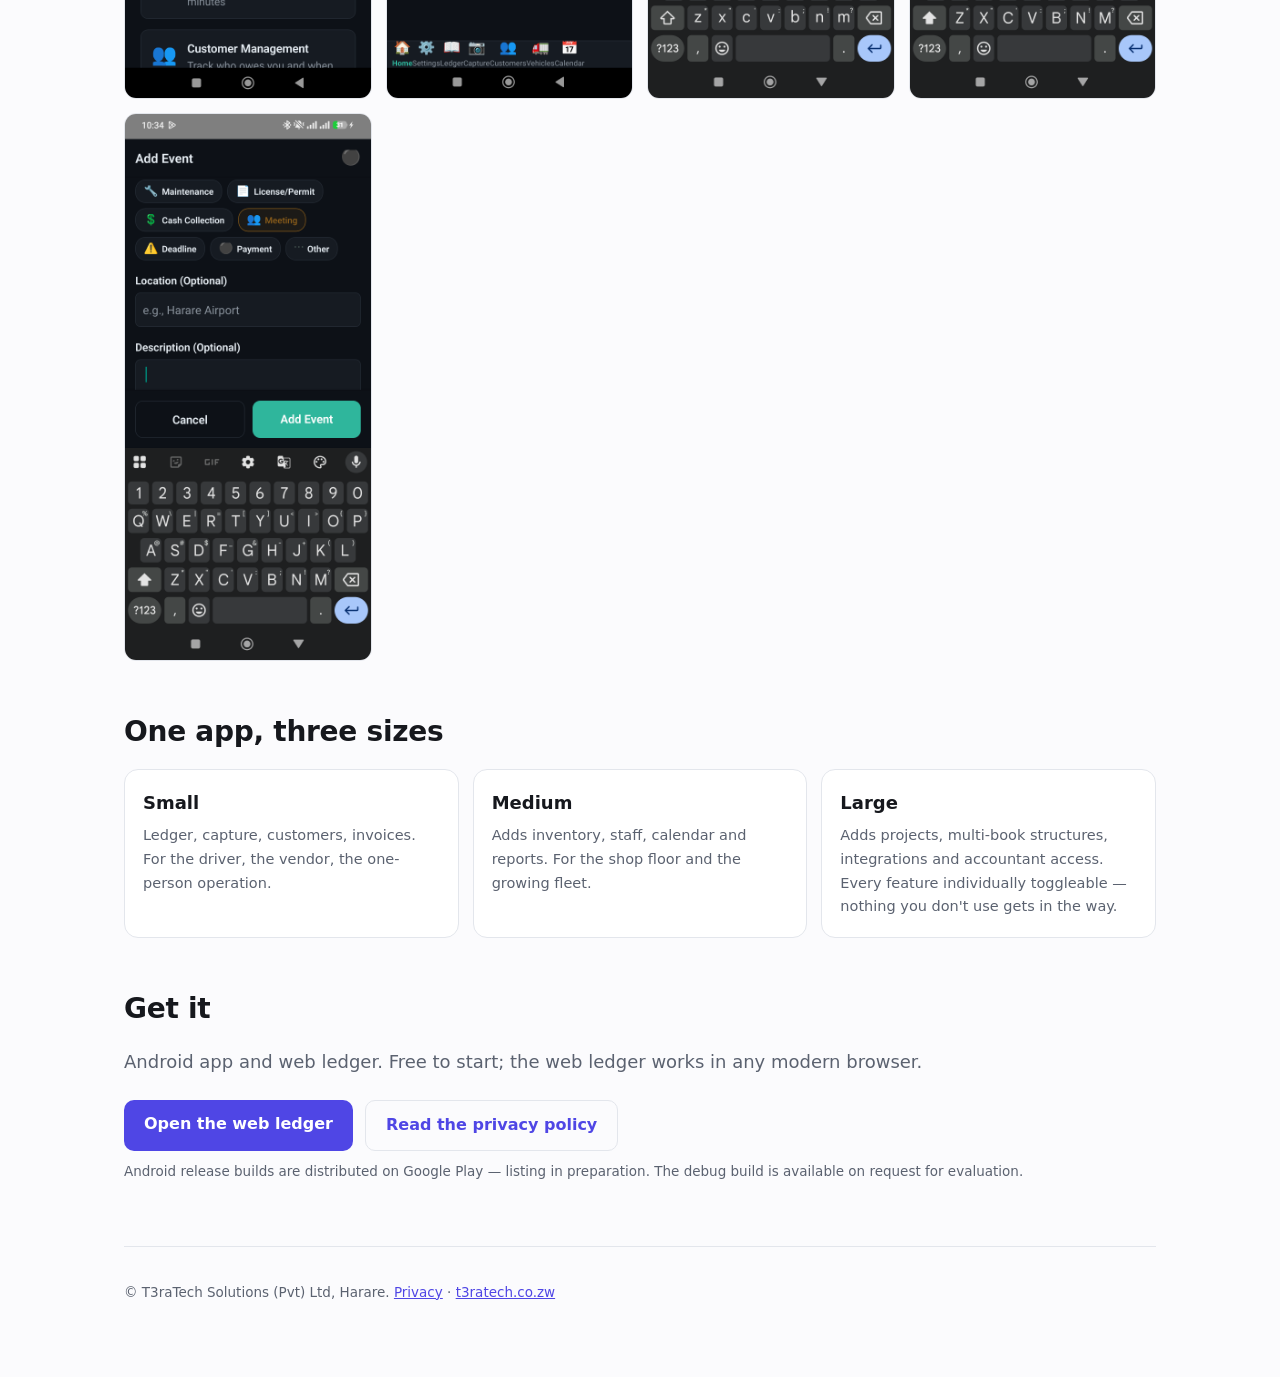
==== commit 1db1dc6d: "agent-first surfaces + canonical fix: own-origin URLs, AGENTS.md, agent card, llms.txt - Canonicals/" ====
--- a/index.html
+++ b/index.html
@@ -19,8 +19,6 @@
 <link rel="stylesheet" href="assets/style.css">
 <link rel="icon" href="assets/screens/icon-512.png">
 <script type="application/ld+json">{"@context":"https://schema.org","@type":"SoftwareApplication","name":"T3rnel Business Intelligence","applicationCategory":"BusinessApplication","operatingSystem":"Android, Web","description":"Offline-first business ledger for Zimbabwean SMEs with EcoCash SMS capture, ZIMRA fiscal-ready invoicing and driver profitability analytics.","url":"https://bi.t3ratech.co.zw","offers":{"@type":"Offer","name":"Free tier","price":"0","priceCurrency":"USD"},"publisher":{"@type":"Organization","name":"T3raTech Solutions (Pvt) Ltd","url":"https://t3ratech.co.zw"}}</script>
-<script async src="https://www.googletagmanager.com/gtag/js?id=G-NBFP6LVCZT"></script>
-<script>window.dataLayer=window.dataLayer||[];function gtag(){dataLayer.push(arguments);}gtag("js",new Date());gtag("config","G-NBFP6LVCZT",{anonymize_ip:true});</script>
 </head>
 <body>
 <a class="skip" href="#main">Skip to content</a>
@@ -87,10 +85,8 @@
 </section>
 
 <footer class="site-footer">
-  <p class="fine share"><button data-share type="button">Share…</button> <a href="https://x.com/intent/post?url=https%3A%2F%2Fbi.t3ratech.co.zw%2F&text=T3rnel%20Business%20Intelligence%20%E2%80%94%20bookkeeping%20that%20works%20at%20a%20fuel%20station%20in%20Harare" rel="noopener">X</a> · <a href="https://www.facebook.com/sharer/sharer.php?u=https%3A%2F%2Fbi.t3ratech.co.zw%2F" rel="noopener">Facebook</a> · <a href="https://www.linkedin.com/sharing/share-offsite/?url=https%3A%2F%2Fbi.t3ratech.co.zw%2F" rel="noopener">LinkedIn</a> · <a href="https://wa.me/?text=T3rnel%20Business%20Intelligence%20%E2%80%94%20bookkeeping%20that%20works%20at%20a%20fuel%20station%20in%20Harare%20https%3A%2F%2Fbi.t3ratech.co.zw%2F" rel="noopener">WhatsApp</a></p>
   <p class="fine">© T3raTech Solutions (Pvt) Ltd, Harare. <a href="privacy.html">Privacy</a> · <a href="https://t3ratech.co.zw">t3ratech.co.zw</a></p>
 </footer>
 </main>
-<script src="share.js" defer></script>
 </body>
 </html>
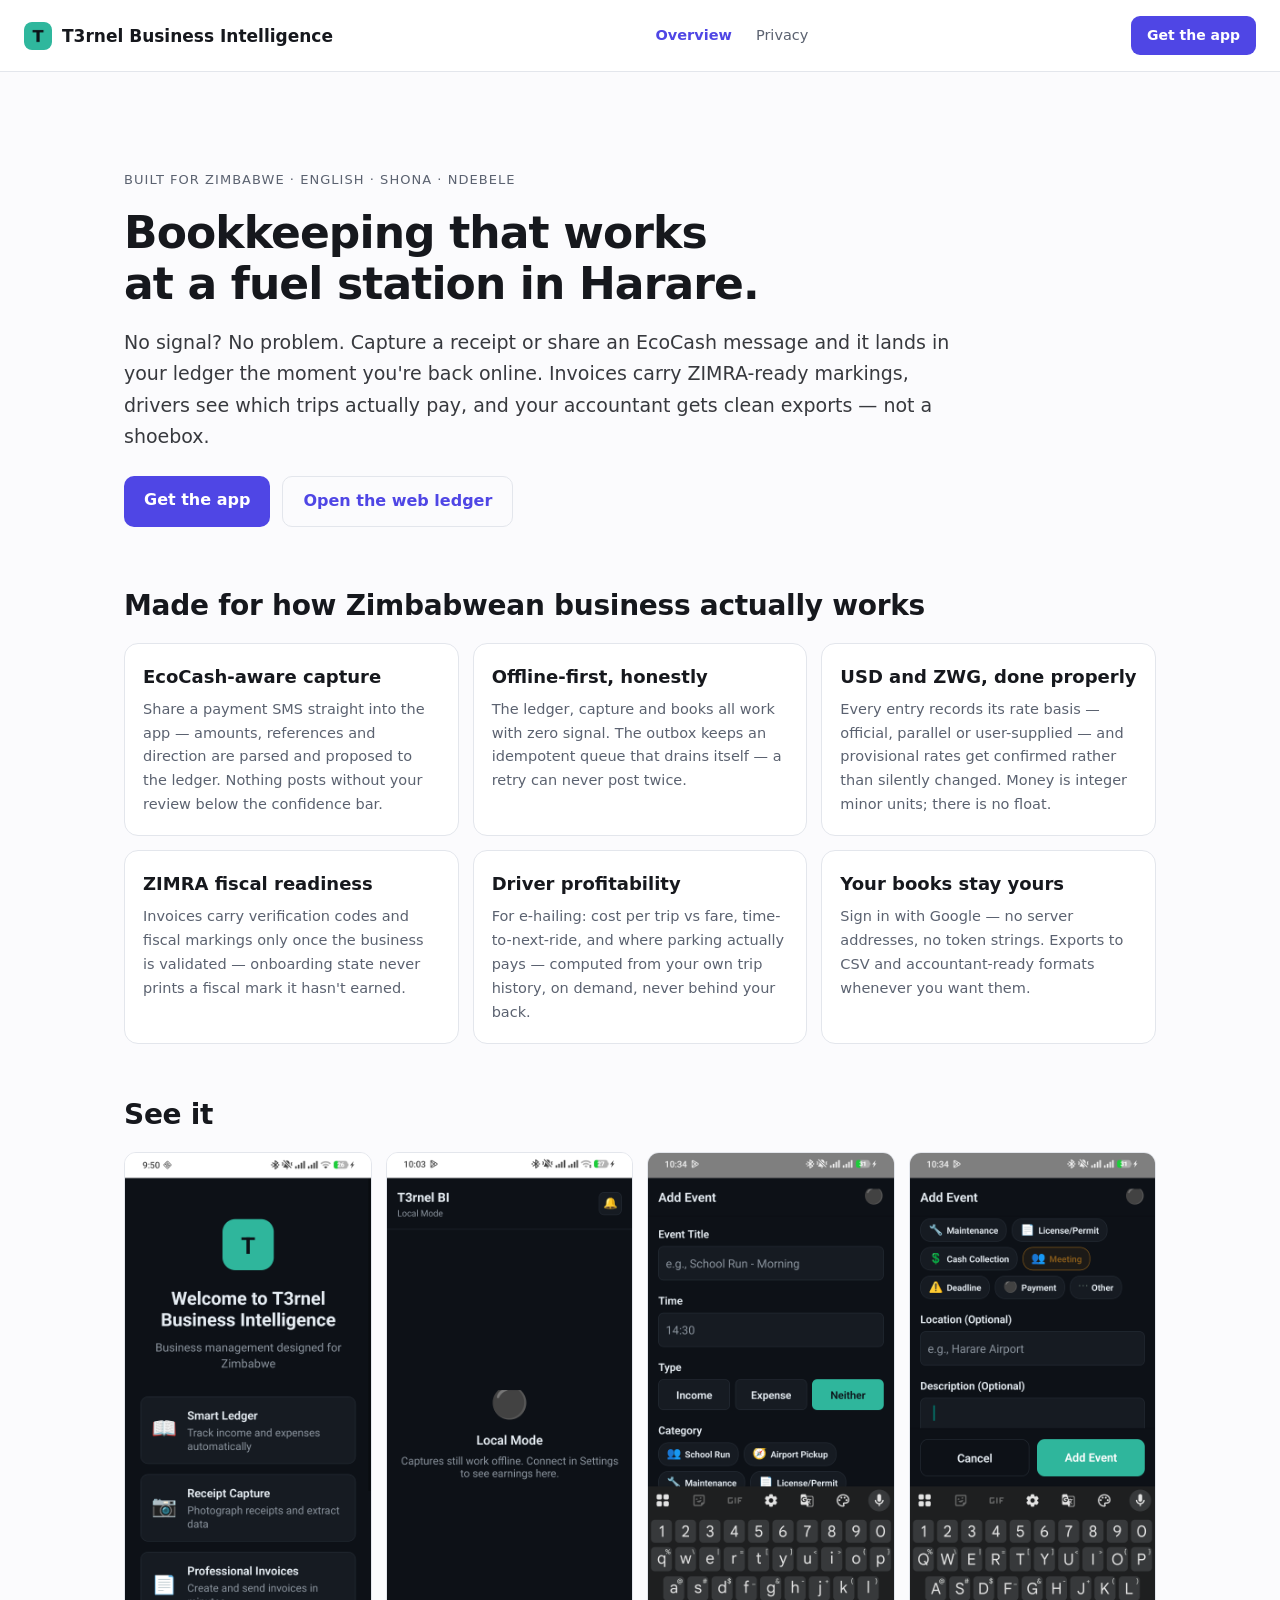
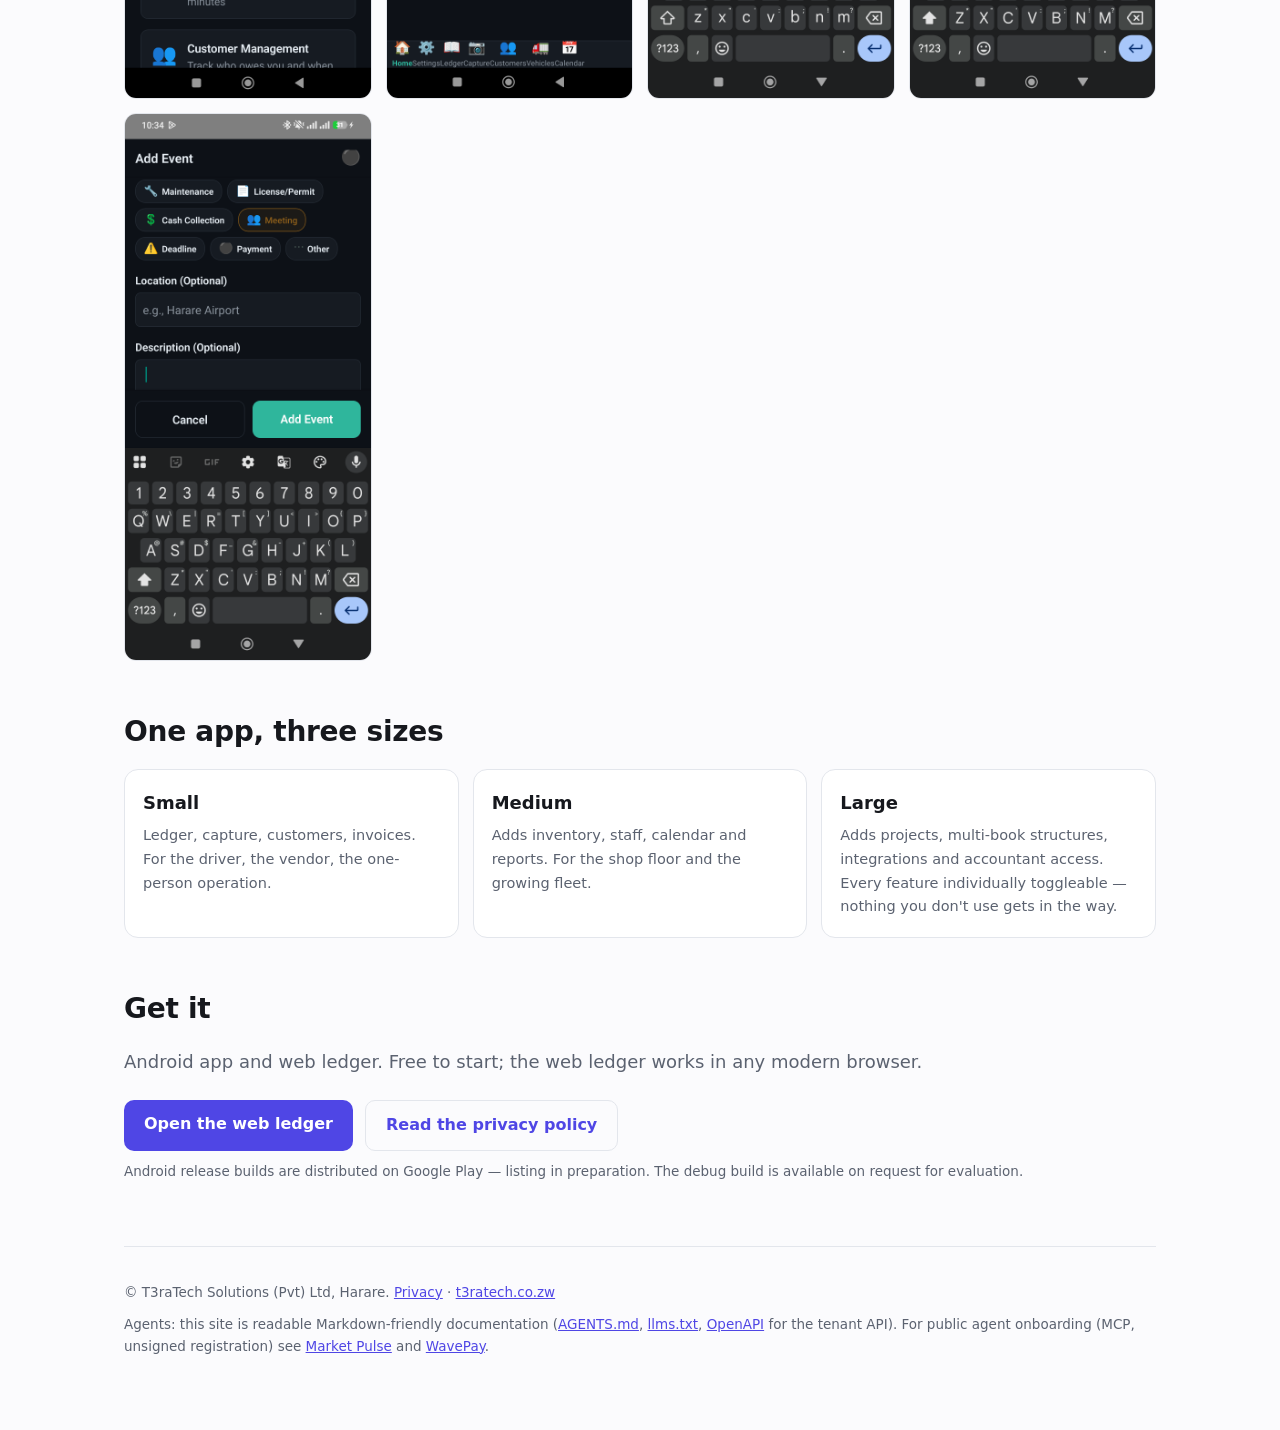
==== commit 60c238cd: "agent-first: AGENTS.md honest about tenant API, agents.json, ai-plugin, openapi, MCP-stack footer - " ====
--- a/index.html
+++ b/index.html
@@ -86,6 +86,7 @@
 
 <footer class="site-footer">
   <p class="fine">© T3raTech Solutions (Pvt) Ltd, Harare. <a href="privacy.html">Privacy</a> · <a href="https://t3ratech.co.zw">t3ratech.co.zw</a></p>
+  <p class="fine">Agents: this site is readable Markdown-friendly documentation (<a href="AGENTS.md">AGENTS.md</a>, <a href="llms.txt">llms.txt</a>, <a href="openapi.json">OpenAPI</a> for the tenant API). For public agent onboarding (MCP, unsigned registration) see <a href="https://market-pulse.t3ratech.co.zw">Market Pulse</a> and <a href="https://wavepay.t3ratech.co.zw">WavePay</a>.</p>
 </footer>
 </main>
 </body>
